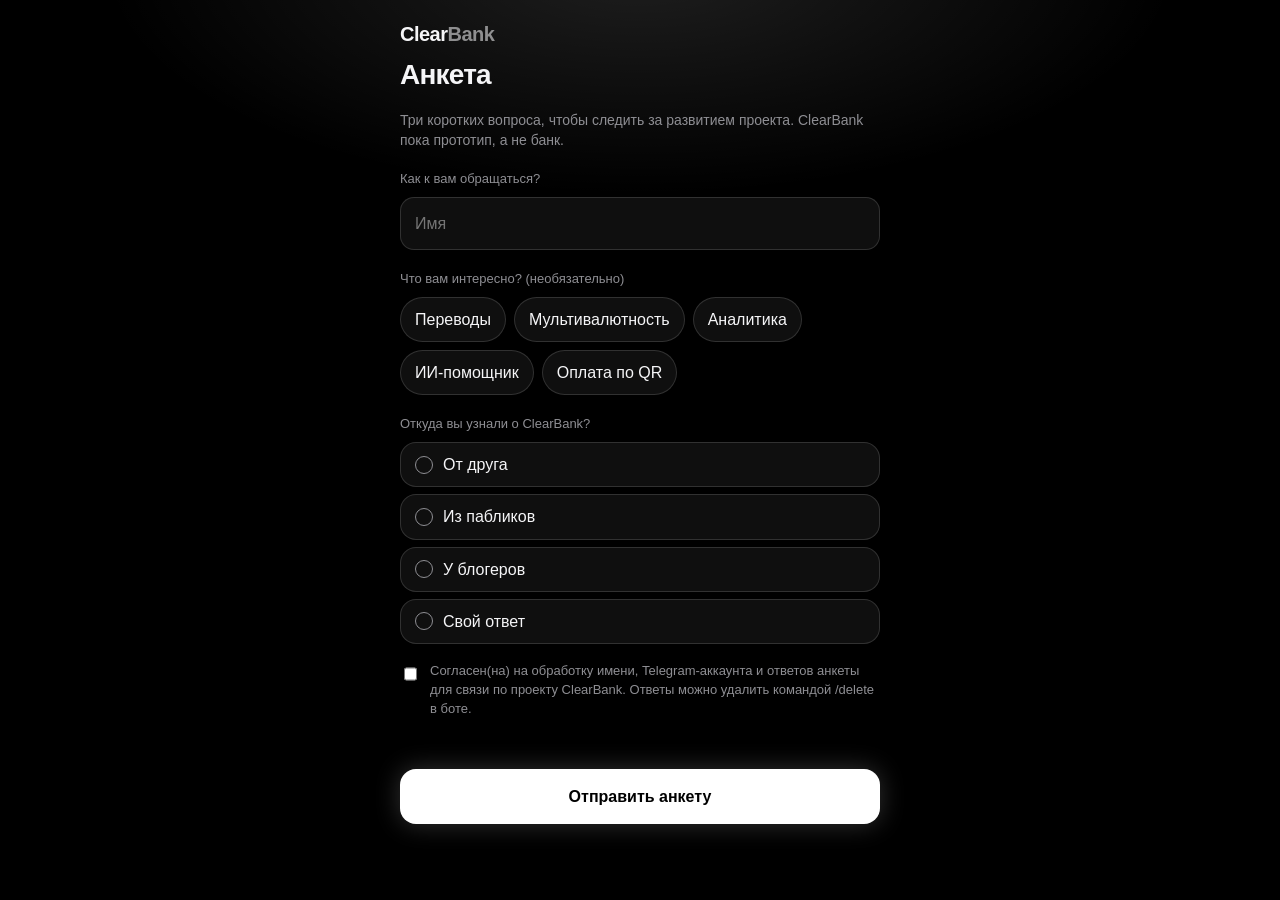
==== miniapp/index.html @ 704e7047 "Create index.html" ====
<!doctype html><html lang="ru"><head><meta charset="utf-8"><meta name="viewport" content="width=device-width,initial-scale=1,viewport-fit=cover"><meta name="theme-color" content="#000000"><title>ClearBank</title>
<script src="https://telegram.org/js/telegram-web-app.js"></script>
<style>
:root{--tx:#f5f5f7;--mu:#8e8e93;--g:rgba(255,255,255,.06);--b:rgba(255,255,255,.14)}*{box-sizing:border-box}html,body{margin:0;width:100%;overflow-x:hidden}
body{background:#000 radial-gradient(60% 38% at 50% -4%,rgba(255,255,255,.12),transparent 70%) no-repeat;color:var(--tx);font:16px/1.45 -apple-system,"Segoe UI",Roboto,Arial,sans-serif;padding:max(20px,env(safe-area-inset-top)) 18px max(24px,env(safe-area-inset-bottom))}
main{max-width:480px;margin:0 auto;animation:in .3s ease}@keyframes in{from{opacity:0;transform:translateY(8px)}to{opacity:1;transform:none}}
h1{font-size:28px;letter-spacing:-.8px;margin:6px 0 6px}.brand{font-weight:800;letter-spacing:-.5px;font-size:20px}.brand span{opacity:.55}.mu{color:var(--mu);font-size:14px}.hidden{display:none!important}
label.l{display:block;margin:20px 0 8px;font-size:13px;color:var(--mu)}input[type=text],textarea{width:100%;font:inherit;color:var(--tx);background:var(--g);border:1px solid var(--b);border-radius:14px;padding:14px;backdrop-filter:blur(20px)}
.chips{display:flex;flex-wrap:wrap;gap:8px}.chip,.opt{background:var(--g);border:1px solid var(--b);color:var(--tx);border-radius:999px;padding:10px 14px;font:inherit;cursor:pointer;transition:.15s}.chip.on{background:#fff;color:#000}.chip:active,.opt:active,.btn:active{transform:scale(.97)}
.opt{display:flex;width:100%;border-radius:16px;margin:7px 0;text-align:left;align-items:center;gap:10px}.opt i{width:18px;height:18px;border-radius:50%;border:1.5px solid var(--mu);flex:none}.opt.on{border-color:#fff;box-shadow:0 0 18px rgba(255,255,255,.18)}.opt.on i{background:#fff;border-color:#fff}
.btn{display:block;width:100%;border:0;border-radius:16px;padding:16px;font:inherit;font-weight:700;background:#fff;color:#000;margin:14px 0;cursor:pointer;box-shadow:0 0 26px rgba(255,255,255,.2);transition:.15s}.btn.g{background:var(--g);color:var(--tx);border:1px solid var(--b);box-shadow:none}.btn[disabled]{opacity:.45}
.ck{display:flex;gap:10px;align-items:flex-start;margin:18px 0;font-size:13px;color:var(--mu)}.ck input{margin-top:3px;width:18px;height:18px}.err{color:#ff667b;font-size:13px;min-height:18px}
</style></head><body><main>
<section id="form"><div class="brand">Clear<span>Bank</span></div><h1>Анкета</h1><p class="mu">Три коротких вопроса, чтобы следить за развитием проекта. ClearBank пока прототип, а не банк.</p>
<label class="l" for="name">Как к вам обращаться?</label><input id="name" type="text" maxlength="40" placeholder="Имя" autocomplete="given-name">
<label class="l">Что вам интересно? (необязательно)</label><div class="chips" id="ints"></div>
<label class="l">Откуда вы узнали о ClearBank?</label><div id="srcs"></div>
<textarea id="other" class="hidden" rows="3" maxlength="200" placeholder="Напишите свой ответ"></textarea>
<label class="ck"><input id="consent" type="checkbox"><span>Согласен(на) на обработку имени, Telegram-аккаунта и ответов анкеты для связи по проекту ClearBank. Ответы можно удалить командой /delete в боте.</span></label>
<div class="err" id="err"></div><button class="btn" id="send">Отправить анкету</button></section>
<section id="links" class="hidden"><div class="brand">Clear<span>Bank</span></div><h1>Сайт и приложение</h1><p class="mu">Здесь можно познакомиться с проектом и скачать приложение, когда оно будет готово.</p>
<button class="btn" id="site">Официальный сайт</button><button class="btn g" data-os="Android">Скачать для Android</button><button class="btn g" data-os="iOS">Скачать для iOS</button></section>
</main><script>
const SITE_URL="",SRC=[["friend","От друга"],["public","Из пабликов"],["blogger","У блогеров"],["other","Свой ответ"]],INT=[["transfers","Переводы"],["multicurrency","Мультивалютность"],["analytics","Аналитика"],["assistant","ИИ-помощник"],["qr","Оплата по QR"]];
const tg=window.Telegram&&Telegram.WebApp,$=i=>document.getElementById(i);let src=null,ints=new Set();
try{tg&&(tg.ready(),tg.expand(),tg.setHeaderColor&&tg.setHeaderColor('#000000'),tg.setBackgroundColor&&tg.setBackgroundColor('#000000'))}catch(e){}
INT.forEach(([k,t])=>{const b=document.createElement('button');b.className='chip';b.type='button';b.textContent=t;b.onclick=()=>{ints.has(k)?ints.delete(k):ints.add(k);b.classList.toggle('on')};$('ints').append(b)});
SRC.forEach(([k,t])=>{const b=document.createElement('button');b.className='opt';b.type='button';b.innerHTML='<i></i>'+t;b.onclick=()=>{src=k;document.querySelectorAll('.opt').forEach(x=>x.classList.remove('on'));b.classList.add('on');$('other').classList.toggle('hidden',k!=='other');k==='other'&&$('other').focus()};$('srcs').append(b)});
const note=m=>tg&&tg.showAlert?tg.showAlert(m):alert(m);
$('send').onclick=()=>{const name=$('name').value.trim(),o=$('other').value.trim();let e='';
if(!name)e='Введите имя.';else if(!src)e='Выберите, откуда вы узнали о ClearBank.';else if(src==='other'&&!o)e='Напишите свой ответ.';else if(!$('consent').checked)e='Нужно согласие на обработку данных.';
$('err').textContent=e;if(e)return;const d={name,interests:[...ints],source:src,source_text:src==='other'?o:'',consent:true};
if(tg&&tg.initData){tg.sendData(JSON.stringify(d))}else{$('err').textContent='Тестовый режим (вне Telegram): '+JSON.stringify(d)}};
$('site').onclick=()=>{if(!SITE_URL)return note('Сайт скоро появится.');tg&&tg.openLink?tg.openLink(SITE_URL):window.open(SITE_URL)};
document.querySelectorAll('[data-os]').forEach(b=>b.onclick=()=>note('Версия для '+b.dataset.os+' пока в работе. Мы сообщим о запуске.'));
if(new URLSearchParams(location.search).get('screen')==='links'){$('form').classList.add('hidden');$('links').classList.remove('hidden')}
</script></body></html>
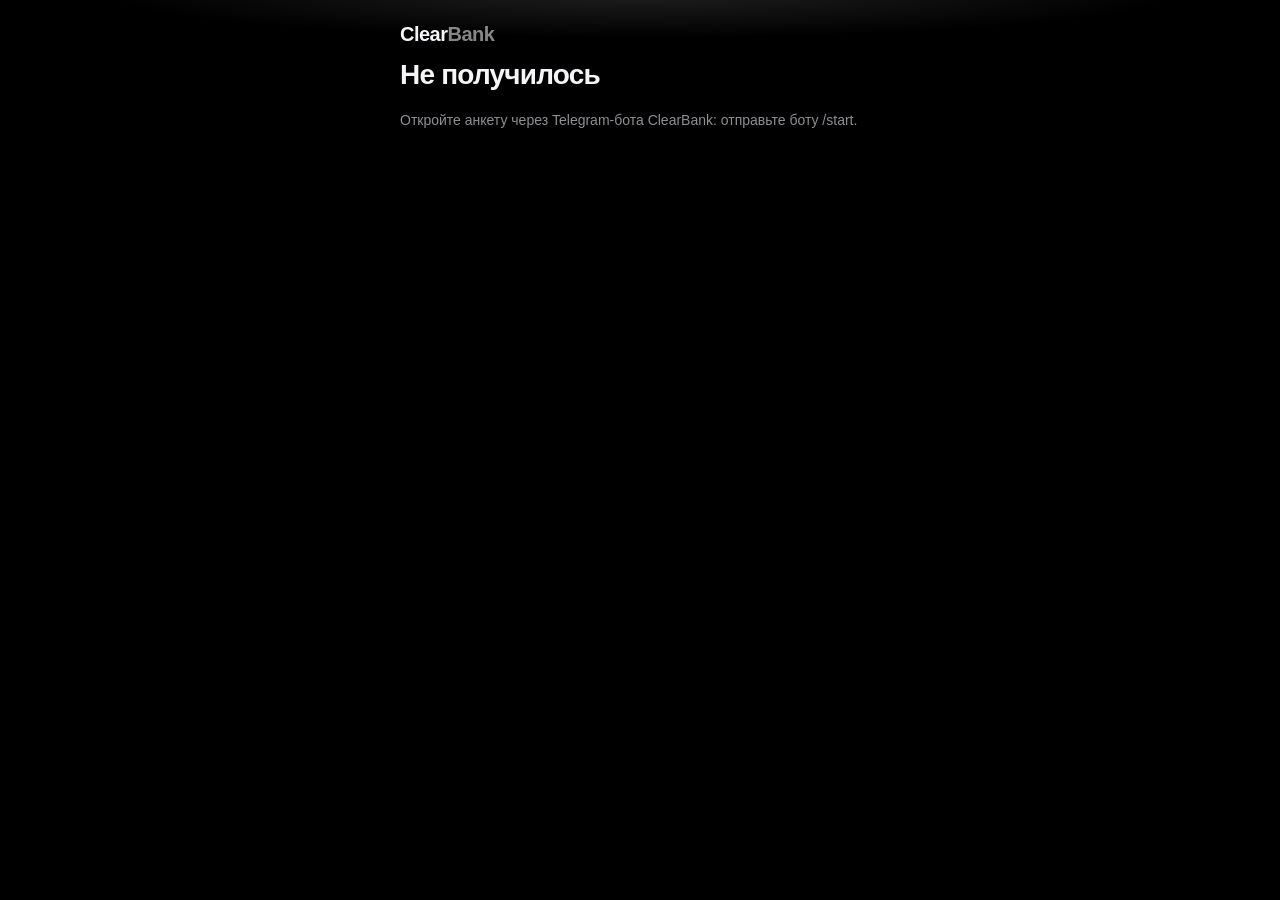
==== commit b5b5bebf: "Update index.html" ====
--- a/miniapp/index.html
+++ b/miniapp/index.html
@@ -11,7 +11,10 @@
 .btn{display:block;width:100%;border:0;border-radius:16px;padding:16px;font:inherit;font-weight:700;background:#fff;color:#000;margin:14px 0;cursor:pointer;box-shadow:0 0 26px rgba(255,255,255,.2);transition:.15s}.btn.g{background:var(--g);color:var(--tx);border:1px solid var(--b);box-shadow:none}.btn[disabled]{opacity:.45}
 .ck{display:flex;gap:10px;align-items:flex-start;margin:18px 0;font-size:13px;color:var(--mu)}.ck input{margin-top:3px;width:18px;height:18px}.err{color:#ff667b;font-size:13px;min-height:18px}
 </style></head><body><main>
-<section id="form"><div class="brand">Clear<span>Bank</span></div><h1>Анкета</h1><p class="mu">Три коротких вопроса, чтобы следить за развитием проекта. ClearBank пока прототип, а не банк.</p>
+<section id="load"><div class="brand">Clear<span>Bank</span></div><p class="mu">Загрузка…</p></section>
+<section id="fatal" class="hidden"><div class="brand">Clear<span>Bank</span></div><h1>Не получилось</h1><p class="mu" id="fmsg"></p><button class="btn" id="retry">Повторить</button></section>
+<section id="done" class="hidden"><div class="brand">Clear<span>Bank</span></div><h1>Анкета успешно отправлена!</h1><p class="mu">Открываем раздел с приложением…</p></section>
+<section id="form" class="hidden"><div class="brand">Clear<span>Bank</span></div><h1>Анкета</h1><p class="mu">Три коротких вопроса, чтобы следить за развитием проекта. ClearBank пока прототип, а не банк.</p>
 <label class="l" for="name">Как к вам обращаться?</label><input id="name" type="text" maxlength="40" placeholder="Имя" autocomplete="given-name">
 <label class="l">Что вам интересно? (необязательно)</label><div class="chips" id="ints"></div>
 <label class="l">Откуда вы узнали о ClearBank?</label><div id="srcs"></div>
@@ -19,19 +22,34 @@
 <label class="ck"><input id="consent" type="checkbox"><span>Согласен(на) на обработку имени, Telegram-аккаунта и ответов анкеты для связи по проекту ClearBank. Ответы можно удалить командой /delete в боте.</span></label>
 <div class="err" id="err"></div><button class="btn" id="send">Отправить анкету</button></section>
 <section id="links" class="hidden"><div class="brand">Clear<span>Bank</span></div><h1>Сайт и приложение</h1><p class="mu">Здесь можно познакомиться с проектом и скачать приложение, когда оно будет готово.</p>
-<button class="btn" id="site">Официальный сайт</button><button class="btn g" data-os="Android">Скачать для Android</button><button class="btn g" data-os="iOS">Скачать для iOS</button></section>
+<button class="btn" id="site">Открыть ClearBank</button><button class="btn g" id="apk">Скачать Android-приложение</button><button class="btn g" id="ios">iOS — в разработке</button></section>
 </main><script>
-const SITE_URL="",SRC=[["friend","От друга"],["public","Из пабликов"],["blogger","У блогеров"],["other","Свой ответ"]],INT=[["transfers","Переводы"],["multicurrency","Мультивалютность"],["analytics","Аналитика"],["assistant","ИИ-помощник"],["qr","Оплата по QR"]];
-const tg=window.Telegram&&Telegram.WebApp,$=i=>document.getElementById(i);let src=null,ints=new Set();
+const SITE_URL="https://clecdban33-lgtm.github.io/v0.1/",APK_URL="https://clecdban33-lgtm.github.io/v0.1/downloads/ClearBank.apk",SRC=[["friend","От друга"],["public","Из пабликов"],["blogger","У блогеров"],["other","Свой ответ"]],INT=[["transfers","Переводы"],["multicurrency","Мультивалютность"],["analytics","Аналитика"],["assistant","ИИ-помощник"],["qr","Оплата по QR"]];
+const tg=window.Telegram&&Telegram.WebApp,$=i=>document.getElementById(i);let src=null,ints=new Set(),retryFn=null;
+const INIT=(tg&&tg.initData)||'';
+const API=(()=>{try{const u=new URL(new URLSearchParams(location.search).get('api')||'');return u.protocol==='https:'?u.origin:''}catch(e){return ''}})();
+const show=id=>['load','fatal','done','form','links'].forEach(s=>$(s).classList.toggle('hidden',s!==id));
+const fatal=(m,fn)=>{$('fmsg').textContent=m;retryFn=fn||null;$('retry').classList.toggle('hidden',!fn);show('fatal')};
+const fail=m=>{const b=$('send');b.disabled=false;b.textContent='Отправить анкету';$('err').textContent=m||'Не удалось отправить анкету. Проверьте соединение и нажмите «Отправить» ещё раз.'};
+const AUTH='Сессия устарела. Закройте окно и откройте анкету заново через /start.';
+async function call(path,body){const r=await fetch(API+path,{method:'POST',headers:{'Content-Type':'application/json','ngrok-skip-browser-warning':'1'},body:JSON.stringify({initData:INIT,...body})});let j={};try{j=await r.json()}catch(e){}if(!r.ok)throw new Error(j.error||'http');return j}
 try{tg&&(tg.ready(),tg.expand(),tg.setHeaderColor&&tg.setHeaderColor('#000000'),tg.setBackgroundColor&&tg.setBackgroundColor('#000000'))}catch(e){}
 INT.forEach(([k,t])=>{const b=document.createElement('button');b.className='chip';b.type='button';b.textContent=t;b.onclick=()=>{ints.has(k)?ints.delete(k):ints.add(k);b.classList.toggle('on')};$('ints').append(b)});
 SRC.forEach(([k,t])=>{const b=document.createElement('button');b.className='opt';b.type='button';b.innerHTML='<i></i>'+t;b.onclick=()=>{src=k;document.querySelectorAll('.opt').forEach(x=>x.classList.remove('on'));b.classList.add('on');$('other').classList.toggle('hidden',k!=='other');k==='other'&&$('other').focus()};$('srcs').append(b)});
 const note=m=>tg&&tg.showAlert?tg.showAlert(m):alert(m);
-$('send').onclick=()=>{const name=$('name').value.trim(),o=$('other').value.trim();let e='';
+$('send').onclick=async()=>{const name=$('name').value.trim(),o=$('other').value.trim();let e='';
 if(!name)e='Введите имя.';else if(!src)e='Выберите, откуда вы узнали о ClearBank.';else if(src==='other'&&!o)e='Напишите свой ответ.';else if(!$('consent').checked)e='Нужно согласие на обработку данных.';
 $('err').textContent=e;if(e)return;const d={name,interests:[...ints],source:src,source_text:src==='other'?o:'',consent:true};
-if(tg&&tg.initData){tg.sendData(JSON.stringify(d))}else{$('err').textContent='Тестовый режим (вне Telegram): '+JSON.stringify(d)}};
-$('site').onclick=()=>{if(!SITE_URL)return note('Сайт скоро появится.');tg&&tg.openLink?tg.openLink(SITE_URL):window.open(SITE_URL)};
-document.querySelectorAll('[data-os]').forEach(b=>b.onclick=()=>note('Версия для '+b.dataset.os+' пока в работе. Мы сообщим о запуске.'));
-if(new URLSearchParams(location.search).get('screen')==='links'){$('form').classList.add('hidden');$('links').classList.remove('hidden')}
+if(!INIT||!API){$('err').textContent='Откройте анкету кнопкой в чате с ботом ClearBank (команда /start).';return}
+const b=$('send');b.disabled=true;b.textContent='Отправляем…';$('err').textContent='';
+try{const j=await call('/api/anketa',{form:d});if(j.status==='saved'){show('done');setTimeout(()=>show('links'),1400)}else if(j.status==='exists')show('links');else throw new Error('x')}
+catch(x){fail(x.message==='auth'?AUTH:null)}};
+$('retry').onclick=()=>retryFn&&retryFn();
+const go_=u=>tg&&tg.openLink?tg.openLink(u):window.open(u,'_blank');
+$('site').onclick=()=>go_(SITE_URL);$('apk').onclick=()=>go_(APK_URL);$('ios').onclick=()=>note('Приложение для iOS пока разрабатывается.');
+async function init(){if(new URLSearchParams(location.search).get('screen')==='links')return show('links');
+if(!INIT)return fatal('Откройте анкету через Telegram-бота ClearBank: отправьте боту /start.');
+if(!API)return fatal('Откройте анкету кнопкой «Пройти анкету» в чате с ботом: отправьте боту /start.');
+show('load');try{const j=await call('/api/status',{});show(j.submitted?'links':'form')}catch(x){x.message==='auth'?fatal(AUTH):fatal('Не удалось связаться с сервером. Проверьте соединение и повторите.',init)}}
+init();
 </script></body></html>
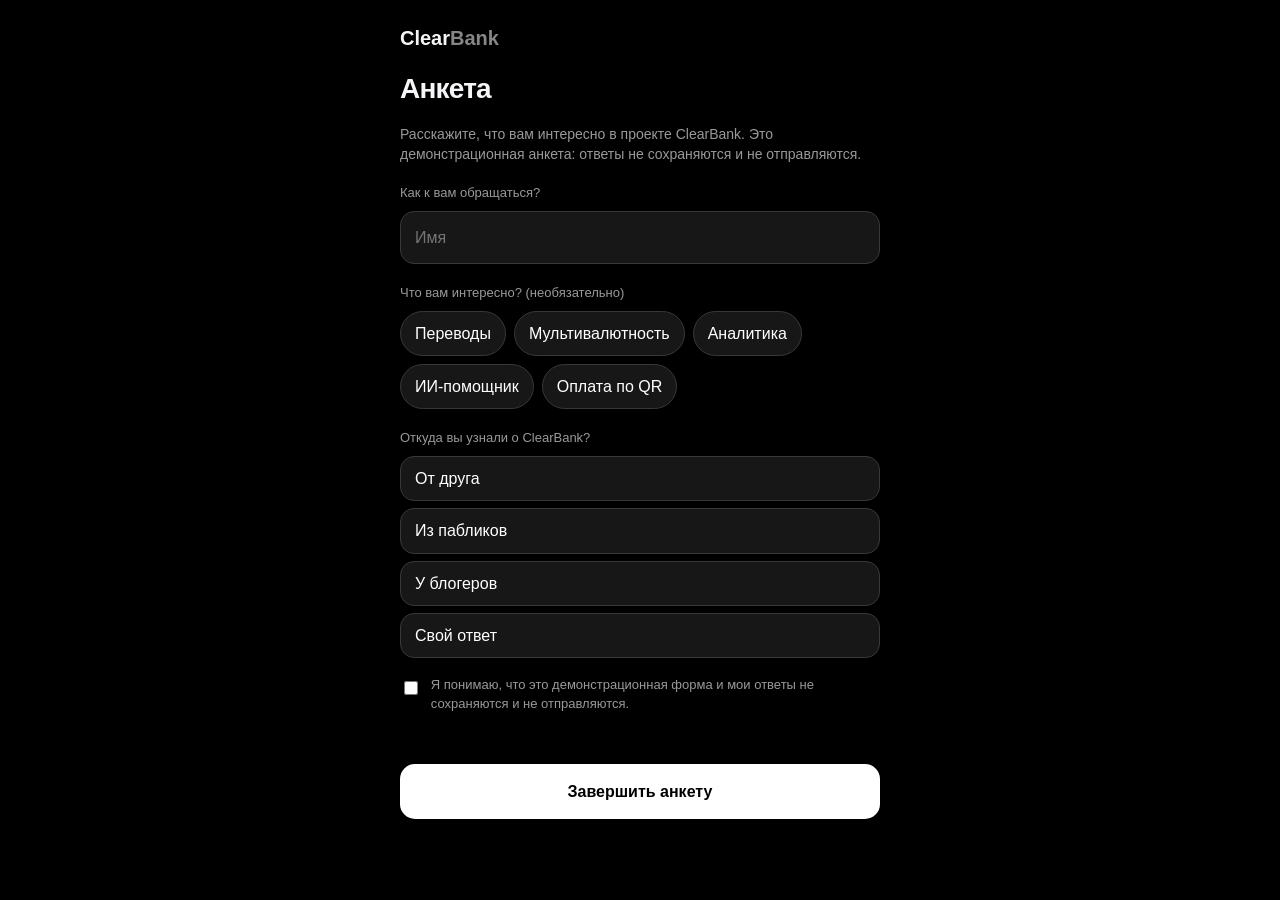
==== commit 7c7331ca: "Update index.html" ====
--- a/miniapp/index.html
+++ b/miniapp/index.html
@@ -1,55 +1,115 @@
-<!doctype html><html lang="ru"><head><meta charset="utf-8"><meta name="viewport" content="width=device-width,initial-scale=1,viewport-fit=cover"><meta name="theme-color" content="#000000"><title>ClearBank</title>
+
+<!doctype html>
+<html lang="ru">
+<head>
+<meta charset="utf-8">
+<meta name="viewport" content="width=device-width,initial-scale=1,viewport-fit=cover">
+<meta name="theme-color" content="#000000">
+<title>ClearBank</title>
 <script src="https://telegram.org/js/telegram-web-app.js"></script>
 <style>
-:root{--tx:#f5f5f7;--mu:#8e8e93;--g:rgba(255,255,255,.06);--b:rgba(255,255,255,.14)}*{box-sizing:border-box}html,body{margin:0;width:100%;overflow-x:hidden}
-body{background:#000 radial-gradient(60% 38% at 50% -4%,rgba(255,255,255,.12),transparent 70%) no-repeat;color:var(--tx);font:16px/1.45 -apple-system,"Segoe UI",Roboto,Arial,sans-serif;padding:max(20px,env(safe-area-inset-top)) 18px max(24px,env(safe-area-inset-bottom))}
-main{max-width:480px;margin:0 auto;animation:in .3s ease}@keyframes in{from{opacity:0;transform:translateY(8px)}to{opacity:1;transform:none}}
-h1{font-size:28px;letter-spacing:-.8px;margin:6px 0 6px}.brand{font-weight:800;letter-spacing:-.5px;font-size:20px}.brand span{opacity:.55}.mu{color:var(--mu);font-size:14px}.hidden{display:none!important}
-label.l{display:block;margin:20px 0 8px;font-size:13px;color:var(--mu)}input[type=text],textarea{width:100%;font:inherit;color:var(--tx);background:var(--g);border:1px solid var(--b);border-radius:14px;padding:14px;backdrop-filter:blur(20px)}
-.chips{display:flex;flex-wrap:wrap;gap:8px}.chip,.opt{background:var(--g);border:1px solid var(--b);color:var(--tx);border-radius:999px;padding:10px 14px;font:inherit;cursor:pointer;transition:.15s}.chip.on{background:#fff;color:#000}.chip:active,.opt:active,.btn:active{transform:scale(.97)}
-.opt{display:flex;width:100%;border-radius:16px;margin:7px 0;text-align:left;align-items:center;gap:10px}.opt i{width:18px;height:18px;border-radius:50%;border:1.5px solid var(--mu);flex:none}.opt.on{border-color:#fff;box-shadow:0 0 18px rgba(255,255,255,.18)}.opt.on i{background:#fff;border-color:#fff}
-.btn{display:block;width:100%;border:0;border-radius:16px;padding:16px;font:inherit;font-weight:700;background:#fff;color:#000;margin:14px 0;cursor:pointer;box-shadow:0 0 26px rgba(255,255,255,.2);transition:.15s}.btn.g{background:var(--g);color:var(--tx);border:1px solid var(--b);box-shadow:none}.btn[disabled]{opacity:.45}
-.ck{display:flex;gap:10px;align-items:flex-start;margin:18px 0;font-size:13px;color:var(--mu)}.ck input{margin-top:3px;width:18px;height:18px}.err{color:#ff667b;font-size:13px;min-height:18px}
-</style></head><body><main>
-<section id="load"><div class="brand">Clear<span>Bank</span></div><p class="mu">Загрузка…</p></section>
-<section id="fatal" class="hidden"><div class="brand">Clear<span>Bank</span></div><h1>Не получилось</h1><p class="mu" id="fmsg"></p><button class="btn" id="retry">Повторить</button></section>
-<section id="done" class="hidden"><div class="brand">Clear<span>Bank</span></div><h1>Анкета успешно отправлена!</h1><p class="mu">Открываем раздел с приложением…</p></section>
-<section id="form" class="hidden"><div class="brand">Clear<span>Bank</span></div><h1>Анкета</h1><p class="mu">Три коротких вопроса, чтобы следить за развитием проекта. ClearBank пока прототип, а не банк.</p>
-<label class="l" for="name">Как к вам обращаться?</label><input id="name" type="text" maxlength="40" placeholder="Имя" autocomplete="given-name">
-<label class="l">Что вам интересно? (необязательно)</label><div class="chips" id="ints"></div>
-<label class="l">Откуда вы узнали о ClearBank?</label><div id="srcs"></div>
+*{box-sizing:border-box}
+body{margin:0;background:#000;color:#f5f5f7;font:16px/1.45 -apple-system,"Segoe UI",Arial,sans-serif;padding:24px 18px}
+main{max-width:480px;margin:auto}
+.brand{font-size:20px;font-weight:800}.brand span{opacity:.55}
+h1{font-size:28px;letter-spacing:-.8px;margin:16px 0 8px}
+.mu{color:#999;font-size:14px}.hidden{display:none!important}
+label{display:block;margin:20px 0 8px;font-size:13px;color:#999}
+input[type=text],textarea{width:100%;font:inherit;color:#fff;background:#171717;border:1px solid #383838;border-radius:14px;padding:14px}
+.chips{display:flex;flex-wrap:wrap;gap:8px}
+.chip,.opt{background:#171717;border:1px solid #383838;color:#fff;border-radius:999px;padding:10px 14px;font:inherit;cursor:pointer}
+.chip.on{background:#fff;color:#000}
+.opt{display:block;width:100%;border-radius:14px;margin:7px 0;text-align:left}
+.opt.on{border-color:#fff;background:#292929}
+.btn{display:block;width:100%;border:0;border-radius:15px;padding:16px;font:inherit;font-weight:700;background:#fff;color:#000;margin:14px 0;cursor:pointer}
+.btn.g{background:#171717;color:#fff;border:1px solid #383838}
+.ck{display:flex;gap:10px;align-items:flex-start;margin:18px 0;font-size:13px;color:#999}
+.ck input{margin-top:3px;width:18px;height:18px}
+.err{color:#ff667b;font-size:13px;min-height:18px}
+</style>
+</head>
+<body>
+<main>
+<section id="form">
+<div class="brand">Clear<span>Bank</span></div>
+<h1>Анкета</h1>
+<p class="mu">Расскажите, что вам интересно в проекте ClearBank. Это демонстрационная анкета: ответы не сохраняются и не отправляются.</p>
+
+<label for="name">Как к вам обращаться?</label>
+<input id="name" type="text" maxlength="40" placeholder="Имя" autocomplete="given-name">
+
+<label>Что вам интересно? (необязательно)</label>
+<div class="chips" id="ints"></div>
+
+<label>Откуда вы узнали о ClearBank?</label>
+<div id="srcs"></div>
 <textarea id="other" class="hidden" rows="3" maxlength="200" placeholder="Напишите свой ответ"></textarea>
-<label class="ck"><input id="consent" type="checkbox"><span>Согласен(на) на обработку имени, Telegram-аккаунта и ответов анкеты для связи по проекту ClearBank. Ответы можно удалить командой /delete в боте.</span></label>
-<div class="err" id="err"></div><button class="btn" id="send">Отправить анкету</button></section>
-<section id="links" class="hidden"><div class="brand">Clear<span>Bank</span></div><h1>Сайт и приложение</h1><p class="mu">Здесь можно познакомиться с проектом и скачать приложение, когда оно будет готово.</p>
-<button class="btn" id="site">Открыть ClearBank</button><button class="btn g" id="apk">Скачать Android-приложение</button><button class="btn g" id="ios">iOS — в разработке</button></section>
-</main><script>
-const SITE_URL="https://clecdban33-lgtm.github.io/v0.1/",APK_URL="https://clecdban33-lgtm.github.io/v0.1/downloads/ClearBank.apk",SRC=[["friend","От друга"],["public","Из пабликов"],["blogger","У блогеров"],["other","Свой ответ"]],INT=[["transfers","Переводы"],["multicurrency","Мультивалютность"],["analytics","Аналитика"],["assistant","ИИ-помощник"],["qr","Оплата по QR"]];
-const tg=window.Telegram&&Telegram.WebApp,$=i=>document.getElementById(i);let src=null,ints=new Set(),retryFn=null;
-const INIT=(tg&&tg.initData)||'';
-const API=(()=>{try{const u=new URL(new URLSearchParams(location.search).get('api')||'');return u.protocol==='https:'?u.origin:''}catch(e){return ''}})();
-const show=id=>['load','fatal','done','form','links'].forEach(s=>$(s).classList.toggle('hidden',s!==id));
-const fatal=(m,fn)=>{$('fmsg').textContent=m;retryFn=fn||null;$('retry').classList.toggle('hidden',!fn);show('fatal')};
-const fail=m=>{const b=$('send');b.disabled=false;b.textContent='Отправить анкету';$('err').textContent=m||'Не удалось отправить анкету. Проверьте соединение и нажмите «Отправить» ещё раз.'};
-const AUTH='Сессия устарела. Закройте окно и откройте анкету заново через /start.';
-async function call(path,body){const r=await fetch(API+path,{method:'POST',headers:{'Content-Type':'application/json','ngrok-skip-browser-warning':'1'},body:JSON.stringify({initData:INIT,...body})});let j={};try{j=await r.json()}catch(e){}if(!r.ok)throw new Error(j.error||'http');return j}
-try{tg&&(tg.ready(),tg.expand(),tg.setHeaderColor&&tg.setHeaderColor('#000000'),tg.setBackgroundColor&&tg.setBackgroundColor('#000000'))}catch(e){}
-INT.forEach(([k,t])=>{const b=document.createElement('button');b.className='chip';b.type='button';b.textContent=t;b.onclick=()=>{ints.has(k)?ints.delete(k):ints.add(k);b.classList.toggle('on')};$('ints').append(b)});
-SRC.forEach(([k,t])=>{const b=document.createElement('button');b.className='opt';b.type='button';b.innerHTML='<i></i>'+t;b.onclick=()=>{src=k;document.querySelectorAll('.opt').forEach(x=>x.classList.remove('on'));b.classList.add('on');$('other').classList.toggle('hidden',k!=='other');k==='other'&&$('other').focus()};$('srcs').append(b)});
-const note=m=>tg&&tg.showAlert?tg.showAlert(m):alert(m);
-$('send').onclick=async()=>{const name=$('name').value.trim(),o=$('other').value.trim();let e='';
-if(!name)e='Введите имя.';else if(!src)e='Выберите, откуда вы узнали о ClearBank.';else if(src==='other'&&!o)e='Напишите свой ответ.';else if(!$('consent').checked)e='Нужно согласие на обработку данных.';
-$('err').textContent=e;if(e)return;const d={name,interests:[...ints],source:src,source_text:src==='other'?o:'',consent:true};
-if(!INIT||!API){$('err').textContent='Откройте анкету кнопкой в чате с ботом ClearBank (команда /start).';return}
-const b=$('send');b.disabled=true;b.textContent='Отправляем…';$('err').textContent='';
-try{const j=await call('/api/anketa',{form:d});if(j.status==='saved'){show('done');setTimeout(()=>show('links'),1400)}else if(j.status==='exists')show('links');else throw new Error('x')}
-catch(x){fail(x.message==='auth'?AUTH:null)}};
-$('retry').onclick=()=>retryFn&&retryFn();
-const go_=u=>tg&&tg.openLink?tg.openLink(u):window.open(u,'_blank');
-$('site').onclick=()=>go_(SITE_URL);$('apk').onclick=()=>go_(APK_URL);$('ios').onclick=()=>note('Приложение для iOS пока разрабатывается.');
-async function init(){if(new URLSearchParams(location.search).get('screen')==='links')return show('links');
-if(!INIT)return fatal('Откройте анкету через Telegram-бота ClearBank: отправьте боту /start.');
-if(!API)return fatal('Откройте анкету кнопкой «Пройти анкету» в чате с ботом: отправьте боту /start.');
-show('load');try{const j=await call('/api/status',{});show(j.submitted?'links':'form')}catch(x){x.message==='auth'?fatal(AUTH):fatal('Не удалось связаться с сервером. Проверьте соединение и повторите.',init)}}
-init();
-</script></body></html>
+
+<label class="ck">
+<input id="consent" type="checkbox">
+<span>Я понимаю, что это демонстрационная форма и мои ответы не сохраняются и не отправляются.</span>
+</label>
+
+<div class="err" id="err"></div>
+<button class="btn" id="send">Завершить анкету</button>
+</section>
+
+<section id="done" class="hidden">
+<div class="brand">Clear<span>Bank</span></div>
+<h1>Готово!</h1>
+<p class="mu">Спасибо за интерес к ClearBank. Анкета демонстрационная, ответы не отправлены. Можете перейти на сайт проекта или попробовать скачать Android-приложение.</p>
+<button class="btn" id="site">Открыть ClearBank</button>
+<button class="btn g" id="apk">Скачать Android-приложение</button>
+<button class="btn g" id="ios">iOS — в разработке</button>
+</section>
+</main>
+<script>
+const SITE_URL="https://clecdban33-lgtm.github.io/v0.1/";
+const APK_URL="https://clecdban33-lgtm.github.io/v0.1/downloads/ClearBank.apk";
+const INT=["Переводы","Мультивалютность","Аналитика","ИИ-помощник","Оплата по QR"];
+const SRC=["От друга","Из пабликов","У блогеров","Свой ответ"];
+const $=id=>document.getElementById(id);
+const tg=window.Telegram&&window.Telegram.WebApp;
+let source="",interests=new Set();
+
+try{if(tg){tg.ready();tg.expand();tg.setHeaderColor("#000000");tg.setBackgroundColor("#000000")}}catch(e){}
+
+INT.forEach((name,i)=>{
+ const b=document.createElement("button");
+ b.type="button";b.className="chip";b.textContent=name;
+ b.onclick=()=>{interests.has(i)?interests.delete(i):interests.add(i);b.classList.toggle("on")};
+ $("ints").appendChild(b);
+});
+
+SRC.forEach((name,i)=>{
+ const b=document.createElement("button");
+ b.type="button";b.className="opt";b.textContent=name;
+ b.onclick=()=>{
+  source=String(i);
+  document.querySelectorAll(".opt").forEach(x=>x.classList.remove("on"));
+  b.classList.add("on");
+  $("other").classList.toggle("hidden",i!==3);
+ };
+ $("srcs").appendChild(b);
+});
+
+$("send").onclick=()=>{
+ const name=$("name").value.trim();
+ if(!name){$("err").textContent="Введите имя.";return}
+ if(!source){$("err").textContent="Выберите вариант ответа.";return}
+ if(source==="3"&&!$("other").value.trim()){$("err").textContent="Напишите свой ответ.";return}
+ if(!$("consent").checked){$("err").textContent="Подтвердите, что понимаете условия демонстрационной формы.";return}
+ $("form").classList.add("hidden");
+ $("done").classList.remove("hidden");
+};
+
+function openLink(url){
+ if(tg&&tg.openLink){tg.openLink(url)}
+ else{window.open(url,"_blank","noopener")}
+}
+$("site").onclick=()=>openLink(SITE_URL);
+$("apk").onclick=()=>openLink(APK_URL);
+$("ios").onclick=()=>{if(tg&&tg.showAlert)tg.showAlert("Приложение для iOS пока разрабатывается.");else alert("Приложение для iOS пока разрабатывается.")};
+</script>
+</body>
+</html>
